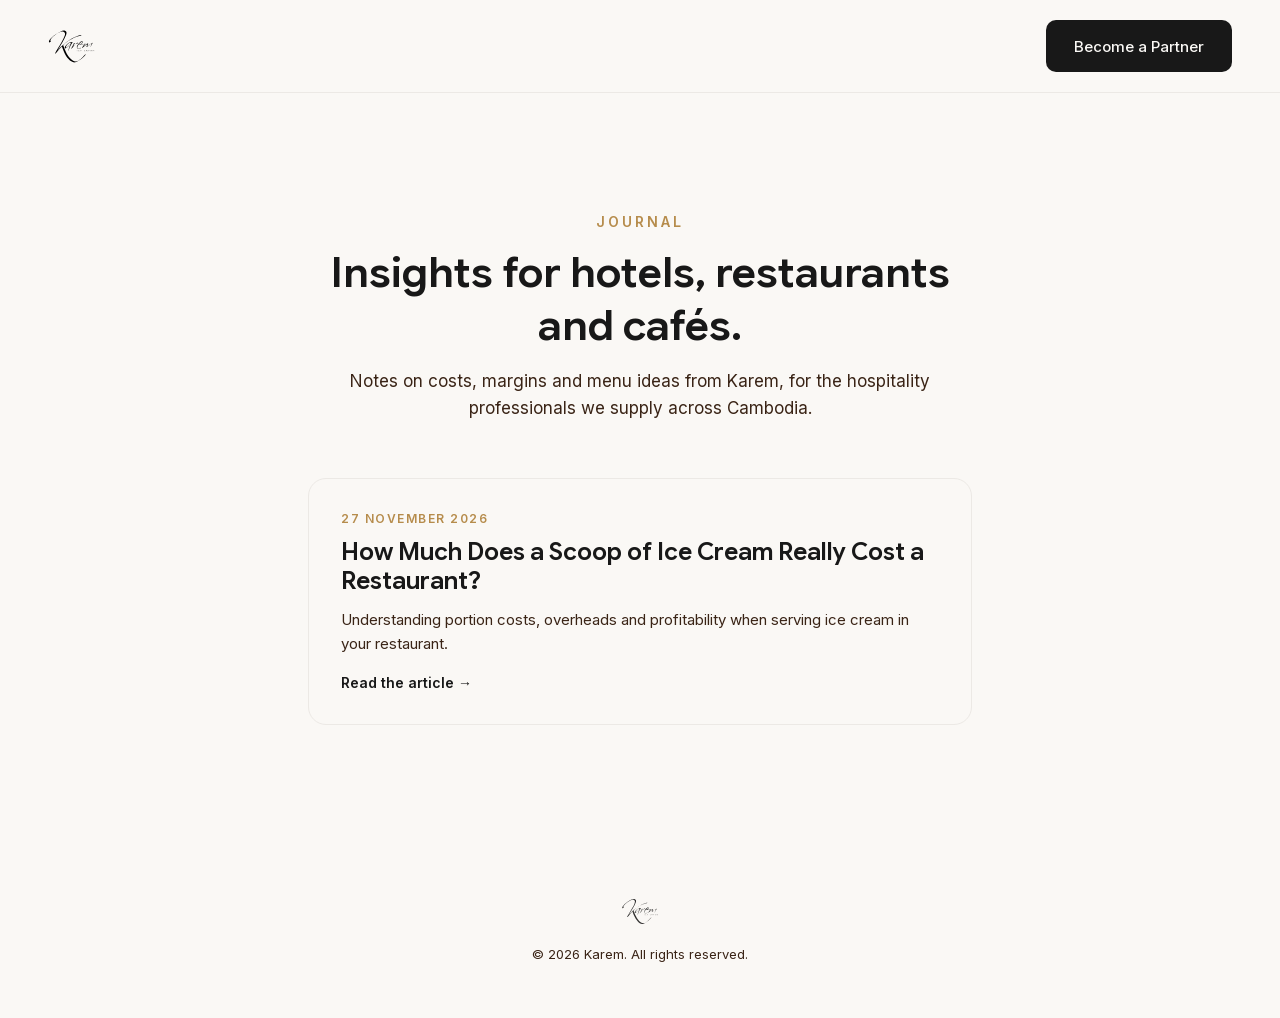
==== blog/index.html @ 0626b97f "Add Journal blog section with first article New /blog/ section (index + article template), linked fr" ====
<!DOCTYPE html>
<html lang="en">
<head>
<meta charset="UTF-8">
<meta name="viewport" content="width=device-width, initial-scale=1">

<!-- Google tag (gtag.js) -->
<script async src="https://www.googletagmanager.com/gtag/js?id=G-YHL9MXFKMF"></script>
<script>
  window.dataLayer = window.dataLayer || [];
  function gtag(){dataLayer.push(arguments);}
  gtag('js', new Date());
  gtag('config', 'G-YHL9MXFKMF');
</script>

<title>Journal — Karem</title>
<meta name="description" content="Insights for restaurants, hotels and cafés on serving great ice cream in Cambodia: costs, margins and menu ideas from Karem.">
<meta name="robots" content="index, follow, max-snippet:-1, max-video-preview:-1, max-image-preview:large">
<link rel="canonical" href="https://karem-icecream.com/blog/index.html">
<meta property="og:locale" content="en_US">
<meta property="og:type" content="website">
<meta property="og:title" content="Journal — Karem">
<meta property="og:description" content="Insights for restaurants, hotels and cafés on serving great ice cream in Cambodia: costs, margins and menu ideas from Karem.">
<meta property="og:url" content="https://karem-icecream.com/blog/index.html">
<meta property="og:site_name" content="karem-icecream.com">
<link rel="icon" href="../assets/images/karem-logo.svg" type="image/svg+xml">
<link rel="stylesheet" href="../styles.css">
<link rel="stylesheet" href="blog.css">
</head>
<body class="blog-page">

<a class="skip-link" href="#main">Skip to content</a>

<header class="blog-header">
  <div class="blog-header__bar">
    <a href="../index.html" class="blog-header__logo" aria-label="Karem home">
      <img src="../assets/images/karem-logo.svg" alt="Karem" width="140" height="47">
    </a>
    <a href="../index.html#contact" class="btn btn--dark">Become a Partner</a>
  </div>
</header>

<main id="main" class="blog-main">
  <div class="blog-intro">
    <span class="eyebrow">Journal</span>
    <h1>Insights for hotels, restaurants and cafés.</h1>
    <p>Notes on costs, margins and menu ideas from Karem, for the hospitality professionals we supply across Cambodia.</p>
  </div>

  <div class="blog-list">
    <a href="ice-cream-cost-per-scoop-restaurant.html" class="blog-card">
      <span class="blog-card__meta">27 November 2026</span>
      <h2>How Much Does a Scoop of Ice Cream Really Cost a Restaurant?</h2>
      <p>Understanding portion costs, overheads and profitability when serving ice cream in your restaurant.</p>
      <span class="blog-card__link">Read the article &rarr;</span>
    </a>
  </div>
</main>

<footer class="blog-footer">
  <img src="../assets/images/karem-logo.svg" alt="Karem" width="110" height="37">
  <p>© 2026 Karem. All rights reserved.</p>
</footer>

</body>
</html>
---- styles.css ----
/* ============ Fonts ============ */
@font-face {
  font-family: 'Google Sans Flex';
  font-style: normal;
  font-weight: 500 700;
  font-display: swap;
  src: url("assets/fonts/google-sans-flex-latin-ext.woff2") format('woff2');
  unicode-range: U+0100-02BA, U+02BD-02C5, U+02C7-02CC, U+02CE-02D7, U+02DD-02FF, U+0304, U+0308, U+0329, U+1D00-1DBF, U+1E00-1E9F, U+1EF2-1EFF, U+2020, U+20A0-20AB, U+20AD-20C0, U+2113, U+2C60-2C7F, U+A720-A7FF;
}
@font-face {
  font-family: 'Google Sans Flex';
  font-style: normal;
  font-weight: 500 700;
  font-display: swap;
  src: url("assets/fonts/google-sans-flex-latin.woff2") format('woff2');
  unicode-range: U+0000-00FF, U+0131, U+0152-0153, U+02BB-02BC, U+02C6, U+02DA, U+02DC, U+0304, U+0308, U+0329, U+2000-206F, U+20AC, U+2122, U+2191, U+2193, U+2212, U+2215, U+FEFF, U+FFFD;
}
@font-face {
  font-family: 'Inter';
  font-style: normal;
  font-weight: 400 600;
  font-display: swap;
  src: url("assets/fonts/inter-latin-ext.woff2") format('woff2');
  unicode-range: U+0100-02BA, U+02BD-02C5, U+02C7-02CC, U+02CE-02D7, U+02DD-02FF, U+0304, U+0308, U+0329, U+1D00-1DBF, U+1E00-1E9F, U+1EF2-1EFF, U+2020, U+20A0-20AB, U+20AD-20C0, U+2113, U+2C60-2C7F, U+A720-A7FF;
}
@font-face {
  font-family: 'Inter';
  font-style: normal;
  font-weight: 400 600;
  font-display: swap;
  src: url("assets/fonts/inter-latin.woff2") format('woff2');
  unicode-range: U+0000-00FF, U+0131, U+0152-0153, U+02BB-02BC, U+02C6, U+02DA, U+02DC, U+0304, U+0308, U+0329, U+2000-206F, U+20AC, U+2122, U+2191, U+2193, U+2212, U+2215, U+FEFF, U+FFFD;
}

/* ============ Reset & base ============ */
* { box-sizing: border-box; }
html { scroll-behavior: smooth; }
body { margin: 0; }

:root {
  --cream: #FAF8F5;
  --ink: #181818;
  --gold: #B68C4C;
  --pale-gold: #F5E8C7;
  --line: #ECE9E5;
  --brown: #3A2416;

  --gutter: 48px;
  --section-pad: 120px;
  --container: 1400px;
}

@media (max-width: 900px) {
  :root { --gutter: 32px; --section-pad: 80px; }
}
@media (max-width: 560px) {
  :root { --gutter: 20px; --section-pad: 56px; }
}

body {
  font-family: 'Inter', sans-serif;
  background: var(--cream);
  color: var(--ink);
  width: 100%;
  overflow-x: hidden;
}

h1, h2, h3 {
  font-family: 'Google Sans Flex', sans-serif;
  font-weight: 600;
  margin: 0;
}

p { margin: 0; }

img { max-width: 100%; display: block; }

::selection { background: var(--gold); color: var(--cream); }

@media (prefers-reduced-motion: reduce) {
  html { scroll-behavior: auto; }
  *, *::before, *::after {
    animation-duration: 0.001ms !important;
    animation-iteration-count: 1 !important;
    transition-duration: 0.001ms !important;
    transition-delay: 0s !important;
  }
}

.skip-link {
  position: absolute;
  left: -9999px;
  top: 0;
  background: var(--ink);
  color: var(--cream);
  padding: 12px 20px;
  z-index: 1000;
  border-radius: 0 0 8px 0;
}
.skip-link:focus { left: 0; }

@keyframes fade-up {
  from { opacity: 0; transform: translateY(14px); }
  to { opacity: 1; transform: translateY(0); }
}

/* ============ Scroll reveal ============ */
/* Applied via JS only (progressive enhancement): if JS never runs, content
   stays visible as authored instead of being permanently hidden. */
.reveal-ready {
  opacity: 0;
  transform: translateY(20px);
  transition: opacity .7s cubic-bezier(.16,.84,.44,1), transform .7s cubic-bezier(.16,.84,.44,1);
  transition-delay: var(--reveal-delay, 0s);
}
.reveal-ready.is-visible {
  opacity: 1;
  transform: translateY(0);
}

/* ============ Buttons & shared bits ============ */
.btn {
  display: inline-flex;
  align-items: center;
  justify-content: center;
  height: 52px;
  padding: 0 28px;
  border-radius: 10px;
  font-size: 15px;
  font-weight: 500;
  cursor: pointer;
  border: none;
  text-decoration: none;
  transition: background .2s ease, color .2s ease, border-color .2s ease, transform .15s ease;
  white-space: nowrap;
}
.btn--light { background: var(--cream); color: var(--ink); }
.btn--light:hover { background: var(--gold); color: var(--cream); transform: translateY(-2px); }
.btn--dark { background: var(--ink); color: var(--cream); }
.btn--dark:hover { background: var(--gold); transform: translateY(-2px); }
.btn--outline { background: transparent; color: var(--cream); border: 1px solid var(--cream); }
.btn--outline:hover { border-color: var(--gold); color: var(--gold); transform: translateY(-2px); }
.btn:focus-visible { outline: 2px solid var(--gold); outline-offset: 3px; }

.eyebrow {
  display: block;
  font-size: 14px;
  letter-spacing: 3px;
  text-transform: uppercase;
  color: var(--gold);
  margin-bottom: 16px;
  font-weight: 600;
}
.eyebrow--pill {
  display: inline-block;
  font-size: 13px;
  color: var(--pale-gold);
  padding: 10px 20px;
  border: 1px solid rgba(245,232,199,0.5);
  border-radius: 100px;
  margin-bottom: 22px;
}

.link-arrow {
  font-size: 15px;
  color: var(--ink);
  text-decoration: none;
  border-bottom: 1px solid var(--ink);
  padding-bottom: 2px;
  transition: color .2s ease, border-color .2s ease;
}
.link-arrow:hover { color: var(--gold); border-color: var(--gold); }
.link-arrow--static { border-bottom: 1px solid var(--ink); }

.dot { width: 7px; height: 7px; border-radius: 50%; background: var(--gold); flex: none; display: inline-block; }

/* ============ Layout helpers ============ */
.section {
  padding: var(--section-pad) var(--gutter);
  max-width: var(--container);
  margin: 0 auto;
}
.section--band { padding-left: 0; padding-right: 0; max-width: none; background: var(--line); }
.section--band .section__inner { max-width: var(--container); margin: 0 auto; padding: 0 var(--gutter); }
.section--dark { background: var(--ink); color: var(--cream); }
.section--dark:not(.section--cta) { max-width: none; padding-left: 0; padding-right: 0; }
.section--dark .section__inner { max-width: var(--container); margin: 0 auto; padding: 0 var(--gutter); }
.section--tight { padding-top: 80px; padding-bottom: 80px; }
.section--cta { text-align: center; padding-top: 100px; padding-bottom: 100px; }
.section--cta p { color: var(--pale-gold); margin: 0 0 36px; font-size: 18px; }
.section--cta h2 { margin-bottom: 20px; }
.cta-actions { display: flex; justify-content: center; gap: 16px; flex-wrap: wrap; }

@media (max-width: 560px) {
  .cta-actions { flex-direction: column; align-items: stretch; }
}

/* ============ Signup form ============ */
.section--signup { padding-top: var(--section-pad); padding-bottom: var(--section-pad); }
.form-wrap {
  max-width: var(--container);
  margin: 0 auto;
  padding: 0 var(--gutter);
  display: grid;
  grid-template-columns: 0.85fr 1.15fr;
  gap: 64px;
  align-items: start;
}
.form-intro p { color: var(--pale-gold); font-size: 16px; line-height: 1.6; margin: 20px 0 28px; }
.form-alt-contact { display: flex; flex-direction: column; gap: 10px; }
.form-alt-contact a { color: var(--cream); font-size: 14px; text-decoration: underline; text-underline-offset: 3px; }
.form-alt-contact a:hover { color: var(--gold); }

.form-row { display: grid; grid-template-columns: 1fr 1fr; gap: 20px; }
.form-field { display: flex; flex-direction: column; gap: 8px; margin-bottom: 20px; }
.form-field label,
.signup-form legend {
  font-size: 13px;
  letter-spacing: .3px;
  color: var(--pale-gold);
  font-weight: 500;
}
.signup-form fieldset { border: none; padding: 0; margin: 0 0 20px; }
.signup-form legend { padding: 0; margin-bottom: 10px; }

.form-field input {
  height: 48px;
  padding: 0 16px;
  border-radius: 10px;
  border: 1px solid rgba(250,248,245,0.25);
  background: rgba(250,248,245,0.06);
  color: var(--cream);
  font-size: 15px;
  font-family: inherit;
  transition: border-color .2s ease, background .2s ease;
}
.form-field input::placeholder { color: rgba(250,248,245,0.4); }
.form-field input:focus {
  outline: none;
  border-color: var(--gold);
  background: rgba(250,248,245,0.1);
}
.form-field input:invalid:not(:placeholder-shown) { border-color: #C97B7B; }

.form-radio-group { display: flex; flex-wrap: wrap; gap: 12px; }
.form-radio { position: relative; cursor: pointer; }
.form-radio input {
  position: absolute;
  inset: 0;
  opacity: 0;
  margin: 0;
  cursor: pointer;
}
.form-radio span {
  display: inline-flex;
  align-items: center;
  height: 44px;
  padding: 0 20px;
  border-radius: 10px;
  border: 1px solid rgba(250,248,245,0.25);
  font-size: 14px;
  color: var(--cream);
  transition: background .2s ease, border-color .2s ease, color .2s ease;
}
.form-radio input:checked + span { background: var(--gold); border-color: var(--gold); color: var(--ink); font-weight: 500; }
.form-radio input:focus-visible + span { outline: 2px solid var(--gold); outline-offset: 2px; }

.form-submit { width: 100%; margin-top: 4px; }
.form-submit:disabled { opacity: .6; cursor: not-allowed; transform: none; }
.form-status { min-height: 20px; margin: 14px 0 0; font-size: 14px; text-align: center; }
.form-status.is-success { color: #9FCB8F; }
.form-status.is-error { color: #E6A0A0; }

@media (max-width: 900px) {
  .form-wrap { grid-template-columns: 1fr; gap: 40px; }
}
@media (max-width: 560px) {
  .form-row { grid-template-columns: 1fr; gap: 0; }
}

.section__head { text-align: center; max-width: 640px; margin: 0 auto 72px; }
.section__head--row { display: flex; align-items: flex-end; justify-content: space-between; gap: 24px; flex-wrap: wrap; text-align: left; max-width: none; margin: 0 0 56px; }
.section__head--center { max-width: 680px; margin: 0 auto 56px; }
.section__lede { font-size: 18px; color: var(--brown); margin-top: 16px; }

h2 { font-size: 42px; line-height: 1.2; }

@media (max-width: 900px) {
  h2 { font-size: 32px; }
  .section__head { margin-bottom: 48px; }
}
@media (max-width: 560px) {
  h2 { font-size: 26px; }
  .section__head { margin-bottom: 36px; }
}

/* ============ Nav ============ */
.site-nav {
  position: absolute;
  top: 0;
  left: 0;
  right: 0;
  z-index: 50;
  background: transparent;
}
.site-nav__bar {
  max-width: var(--container);
  margin: 0 auto;
  display: flex;
  align-items: center;
  justify-content: space-between;
  padding: 0 var(--gutter);
  height: 84px;
}
.site-nav__logo { display: block; line-height: 0; }
.site-nav__logo img { height: 56px; width: auto; filter: brightness(0) invert(1); }
.site-nav__right { display: flex; align-items: center; gap: 32px; }
.site-nav__cta { flex: none; }
.site-nav__link {
  color: var(--cream);
  font-size: 15px;
  font-weight: 500;
  text-decoration: none;
}
.site-nav__link:hover { color: var(--gold); }

@media (max-width: 900px) {
  .site-nav__bar { height: 68px; }
  .site-nav__logo img { height: 46px; }
  .site-nav__right { gap: 20px; }
}
@media (max-width: 560px) {
  .site-nav__logo img { height: 40px; }
  .site-nav__link { display: none; }
  .site-nav__cta { height: 44px; padding: 0 18px; font-size: 14px; }
}

/* ============ Hero ============ */
.hero {
  position: relative;
  height: 88vh;
  min-height: 560px;
  display: flex;
  align-items: flex-end;
  padding: 0 0 72px;
  background: url("assets/images/hero-icecream.webp") center 30% / cover no-repeat;
}
.hero__scrim {
  position: absolute;
  inset: 0;
  background: linear-gradient(0deg, rgba(24,24,24,0.85) 0%, rgba(24,24,24,0.55) 40%, rgba(24,24,24,0.15) 70%, rgba(24,24,24,0) 100%);
}
.hero__inner {
  position: relative;
  max-width: var(--container);
  width: 100%;
  margin: 0 auto;
  padding: 0 var(--gutter);
}
.hero__content {
  max-width: 640px;
  animation: fade-up .7s ease both;
}
.hero__content h1 {
  font-size: 60px;
  line-height: 1.1;
  color: var(--cream);
  margin: 0 0 20px;
}
.hero__lede {
  font-size: 18px;
  line-height: 1.6;
  color: var(--pale-gold);
  max-width: 520px;
  margin: 0 0 32px;
}
.hero__actions { display: flex; gap: 16px; flex-wrap: wrap; }

@media (max-width: 900px) {
  .hero { min-height: 480px; padding-bottom: 48px; }
  .hero__content h1 { font-size: 42px; }
}
@media (max-width: 560px) {
  .hero { height: auto; min-height: 78vh; padding-bottom: 36px; }
  .hero__content h1 { font-size: 32px; }
  .hero__lede { font-size: 16px; }
  .hero__actions { flex-direction: column; align-items: stretch; }
  .hero__actions .btn { width: 100%; }
}

/* ============ Why Karem ============ */
.why-grid {
  display: grid;
  grid-template-columns: repeat(auto-fit, minmax(240px, 1fr));
  gap: 48px;
}
.why-item { text-align: center; padding: 0 12px; }
.why-item svg, .why-item img { margin: 0 auto 24px; }
.why-item h3 { font-size: 20px; margin: 0 0 12px; }
.why-item p { font-size: 15px; line-height: 1.6; color: var(--brown); }

@media (max-width: 900px) {
  .why-grid { grid-template-columns: repeat(2, 1fr); gap: 36px 24px; }
}
@media (max-width: 560px) {
  .why-grid { grid-template-columns: 1fr; gap: 32px; }
}

/* ============ Featured flavours ============ */
.flavour-grid {
  display: grid;
  grid-template-columns: repeat(auto-fit, minmax(260px, 1fr));
  gap: 32px;
}
.flavour-card__swatch {
  height: 320px;
  border-radius: 16px;
  overflow: hidden;
  margin-bottom: 20px;
  box-shadow: 0 8px 24px rgba(24,24,24,0.08);
  background: repeating-linear-gradient(135deg, var(--tone-a) 0px, var(--tone-a) 22px, var(--tone-b) 22px, var(--tone-b) 44px);
  display: flex;
  align-items: flex-end;
  padding: 16px;
  transition: transform .4s ease;
}
.flavour-card:hover .flavour-card__swatch { transform: scale(1.03); }
.flavour-card__swatch--photo { padding: 0; background: var(--line); }
.flavour-card__swatch--photo img { width: 100%; height: 100%; object-fit: cover; display: block; }
.flavour-card__swatch span {
  font-family: ui-monospace, monospace;
  font-size: 11px;
  letter-spacing: 1px;
  text-transform: uppercase;
  color: var(--brown);
  background: rgba(250,248,245,0.7);
  padding: 4px 8px;
  border-radius: 4px;
}
.flavour-card__category {
  font-size: 12px;
  letter-spacing: 1.5px;
  text-transform: uppercase;
  color: var(--gold);
  margin-bottom: 6px;
  font-weight: 600;
}
.flavour-card h3 { font-size: 22px; }

@media (max-width: 900px) {
  .flavour-grid { grid-template-columns: repeat(2, 1fr); gap: 24px; }
  .flavour-card__swatch { height: 240px; }
}
@media (max-width: 560px) {
  .flavour-grid { grid-template-columns: 1fr; }
  .flavour-card__swatch { height: 280px; }
}

/* ============ Categories / filter ============ */
.category-tabs {
  display: flex;
  justify-content: center;
  gap: 12px;
  margin-bottom: 48px;
  flex-wrap: wrap;
}
.category-tabs button {
  height: 44px;
  padding: 0 22px;
  border-radius: 10px;
  font-size: 14px;
  font-weight: 500;
  cursor: pointer;
  transition: all .2s ease;
  border: 1px solid var(--line);
  background: transparent;
  color: var(--ink);
  font-family: inherit;
}
.category-tabs button:focus-visible { outline: 2px solid var(--gold); outline-offset: 3px; }
.category-tabs button.is-active {
  background: var(--ink);
  color: var(--cream);
  border-color: var(--ink);
}

.flavour-panel {
  background: var(--cream);
  border: 1px solid var(--line);
  border-radius: 14px;
  padding: 40px;
}
.flavour-panel__count {
  font-size: 13px;
  letter-spacing: 1px;
  text-transform: uppercase;
  color: var(--gold);
  font-weight: 600;
  margin-bottom: 24px;
  animation: fade-up .35s ease both;
}
.flavour-list {
  display: flex;
  flex-wrap: wrap;
  gap: 10px;
  animation: fade-up .4s ease both;
}
.flavour-list__item {
  display: inline-flex;
  align-items: center;
  gap: 9px;
  padding: 11px 18px;
  background: transparent;
  border: 1px solid var(--line);
  border-radius: 100px;
  font-size: 14.5px;
  transition: background .2s ease, border-color .2s ease, transform .2s ease;
}
.flavour-list__item:hover { background: var(--pale-gold); border-color: var(--gold); transform: translateY(-2px); }
.flavour-list__item .dot { width: 6px; height: 6px; }

@media (max-width: 560px) {
  .flavour-panel { padding: 24px 20px; }
  .flavour-list { gap: 8px; }
  .flavour-list__item { padding: 9px 14px; font-size: 13.5px; }
  .category-tabs { gap: 8px; }
  .category-tabs button { height: 38px; padding: 0 16px; font-size: 13px; }
}

/* ============ Professionals ============ */
.professionals-grid {
  display: grid;
  grid-template-columns: 1fr 1fr;
  gap: 80px;
  align-items: center;
  padding-top: var(--section-pad);
  padding-bottom: var(--section-pad);
}
.professionals-lede { font-size: 18px; line-height: 1.7; color: var(--pale-gold); margin: 20px 0 36px; max-width: 480px; }
.professionals-list {
  display: grid;
  grid-template-columns: repeat(2, 1fr);
  gap: 20px 32px;
}
.professionals-list div { display: flex; align-items: center; gap: 12px; font-size: 16px; }
.professionals-photo {
  height: 520px;
  border-radius: 16px;
  box-shadow: 0 12px 32px rgba(0,0,0,0.3);
  overflow: hidden;
}
.professionals-photo img {
  width: 100%;
  height: 100%;
  object-fit: cover;
  display: block;
}

@media (max-width: 900px) {
  .professionals-grid { grid-template-columns: 1fr; gap: 48px; }
  .professionals-photo { height: 320px; order: -1; }
  .professionals-list { grid-template-columns: 1fr 1fr; }
}
@media (max-width: 560px) {
  .professionals-list { grid-template-columns: 1fr; }
  .professionals-photo { height: 240px; }
}

/* ============ How it works ============ */
.steps-grid {
  display: grid;
  grid-template-columns: repeat(auto-fit, minmax(220px, 1fr));
  gap: 40px;
}
.step__num {
  font-family: 'Google Sans Flex', sans-serif;
  font-size: 36px;
  font-weight: 600;
  color: var(--pale-gold);
  -webkit-text-stroke: 1.5px var(--gold);
  margin-bottom: 20px;
}
.step h3 { font-size: 20px; margin: 0 0 10px; }
.step p { font-size: 15px; line-height: 1.6; color: var(--brown); }

@media (max-width: 900px) {
  .steps-grid { grid-template-columns: repeat(2, 1fr); gap: 32px; }
}
@media (max-width: 560px) {
  .steps-grid { grid-template-columns: 1fr; }
}

/* ============ Clients ============ */
.clients-label {
  text-align: center;
  font-size: 13px;
  letter-spacing: 2px;
  text-transform: uppercase;
  color: var(--brown);
  margin-bottom: 40px;
}
.clients-row { display: flex; justify-content: center; align-items: center; gap: 56px; flex-wrap: wrap; }
.client-chip {
  font-family: ui-monospace, monospace;
  font-size: 11px;
  letter-spacing: 1px;
  text-transform: uppercase;
  color: var(--brown);
  border: 1px solid var(--line);
  border-radius: 6px;
  padding: 14px 20px;
  opacity: .7;
  transition: opacity .2s ease;
}
.client-chip:hover { opacity: 1; }

@media (max-width: 560px) {
  .clients-row { gap: 20px 28px; }
}


/* ============ Footer ============ */
.site-footer {
  background: var(--brown);
  color: var(--cream);
  padding: 72px var(--gutter) 32px;
}
.site-footer__grid {
  max-width: var(--container);
  margin: 0 auto;
  display: grid;
  grid-template-columns: 1.4fr 1fr 1fr 1fr;
  gap: 48px;
  padding-bottom: 48px;
  border-bottom: 1px solid rgba(250,248,245,0.15);
}
.site-footer__logo { height: 44px; width: auto; margin-bottom: 16px; filter: brightness(0) invert(1); }
.site-footer__about p { font-size: 14px; line-height: 1.7; color: var(--pale-gold); max-width: 280px; }
.site-footer__social { display: flex; gap: 12px; margin-top: 20px; }
.site-footer__social a {
  display: inline-flex;
  align-items: center;
  justify-content: center;
  width: 36px;
  height: 36px;
  border-radius: 50%;
  border: 1px solid rgba(250,248,245,0.25);
  color: var(--pale-gold);
  transition: background .2s ease, border-color .2s ease, color .2s ease;
}
.site-footer__about .site-footer__social a:hover { background: var(--gold); border-color: var(--gold); color: var(--ink); }
.site-footer__social svg { width: 18px; height: 18px; }
.site-footer__heading {
  font-size: 13px;
  letter-spacing: 1.5px;
  text-transform: uppercase;
  color: var(--gold);
  margin-bottom: 18px;
  font-weight: 600;
}
.site-footer__grid > div > div { font-size: 14px; margin-bottom: 12px; color: var(--pale-gold); }
.site-footer__grid a { color: inherit; text-decoration: none; }
.site-footer__grid a:hover { color: var(--gold); }
.site-footer__bottom {
  max-width: var(--container);
  margin: 0 auto;
  padding-top: 28px;
  display: flex;
  align-items: center;
  justify-content: space-between;
  gap: 16px;
  flex-wrap: wrap;
  font-size: 13px;
  color: var(--pale-gold);
  opacity: .7;
}
.site-footer__bottom a {
  color: inherit;
  text-decoration: underline;
  text-underline-offset: 3px;
}
.site-footer__bottom a:hover { color: var(--gold); }

@media (max-width: 900px) {
  .site-footer__grid { grid-template-columns: 1fr 1fr; gap: 40px 24px; }
  .site-footer__about { grid-column: 1 / -1; }
}
@media (max-width: 560px) {
  .site-footer { padding: 56px var(--gutter) 28px; }
  .site-footer__grid { grid-template-columns: 1fr; gap: 32px; }
}

/* ============ Announcement bar ============ */
body.has-announcement { padding-bottom: 64px; }
.announcement-bar {
  position: fixed;
  left: 0;
  right: 0;
  bottom: 0;
  z-index: 60;
  background: var(--ink);
  color: var(--cream);
  display: flex;
  align-items: center;
  justify-content: center;
  padding: 16px 56px;
  box-shadow: 0 -4px 16px rgba(0,0,0,0.15);
}
.announcement-bar[hidden] { display: none; }
.announcement-bar p {
  margin: 0;
  font-size: 14px;
  text-align: center;
  font-family: 'Inter', sans-serif;
}
.announcement-bar__close {
  position: absolute;
  right: 16px;
  top: 50%;
  transform: translateY(-50%);
  background: transparent;
  border: none;
  color: var(--pale-gold);
  font-size: 22px;
  line-height: 1;
  cursor: pointer;
  padding: 6px 10px;
}
.announcement-bar__close:hover { color: var(--gold); }
.announcement-bar__close:focus-visible { outline: 2px solid var(--gold); outline-offset: 2px; }

@media (max-width: 560px) {
  body.has-announcement { padding-bottom: 76px; }
  .announcement-bar { padding: 14px 44px 14px 16px; }
  .announcement-bar p { font-size: 13px; text-align: left; }
}
---- blog/blog.css ----
.blog-page { background: var(--cream); }

/* ---------- Header ---------- */
.blog-header { border-bottom: 1px solid var(--line); }
.blog-header__bar {
  max-width: var(--container);
  margin: 0 auto;
  display: flex;
  align-items: center;
  justify-content: space-between;
  gap: 16px;
  padding: 20px var(--gutter);
}
.blog-header__logo { display: block; line-height: 0; }
.blog-header__logo img { height: 47px; width: auto; }

@media (max-width: 560px) {
  .blog-header__logo img { height: 36px; }
  .blog-header__bar .btn { height: 40px; padding: 0 16px; font-size: 13.5px; }
}

/* ---------- Shared main column ---------- */
.blog-main {
  max-width: 760px;
  margin: 0 auto;
  padding: var(--section-pad) var(--gutter);
}

/* ---------- Blog index / list ---------- */
.blog-intro { max-width: 640px; margin: 0 auto 56px; text-align: center; }
.blog-intro h1 { font-size: 42px; margin: 0 0 16px; }
.blog-intro p { font-size: 17px; line-height: 1.6; color: var(--brown); margin: 0; }

@media (max-width: 560px) {
  .blog-intro h1 { font-size: 30px; }
}

.blog-list { display: flex; flex-direction: column; gap: 24px; }
.blog-card {
  display: block;
  text-decoration: none;
  color: inherit;
  border: 1px solid var(--line);
  border-radius: 18px;
  padding: 32px;
  transition: border-color .2s ease, transform .15s ease;
}
.blog-card:hover { border-color: var(--gold); transform: translateY(-2px); }
.blog-card__meta {
  display: block;
  font-size: 12px;
  letter-spacing: 1.5px;
  text-transform: uppercase;
  color: var(--gold);
  font-weight: 600;
  margin-bottom: 12px;
}
.blog-card h2 { font-size: 24px; margin: 0 0 12px; }
.blog-card p { font-size: 15px; line-height: 1.6; color: var(--brown); margin: 0 0 16px; }
.blog-card__link { font-size: 14px; font-weight: 600; color: var(--ink); }
.blog-card:hover .blog-card__link { color: var(--gold); }

@media (max-width: 560px) {
  .blog-card { padding: 24px; }
  .blog-card h2 { font-size: 20px; }
}

/* ---------- Article ---------- */
.article__back {
  display: inline-block;
  font-size: 14px;
  font-weight: 600;
  color: var(--gold);
  text-decoration: none;
  margin-bottom: 24px;
}
.article__back:hover { color: var(--ink); }
.article__meta {
  display: block;
  font-size: 12px;
  letter-spacing: 1.5px;
  text-transform: uppercase;
  color: var(--gold);
  font-weight: 600;
  margin-bottom: 16px;
}
.article h1 { font-size: 40px; margin: 0 0 20px; }
.article__lead {
  font-size: 18px;
  line-height: 1.7;
  color: var(--brown);
  font-style: italic;
  margin: 0 0 40px;
}
.article h2 { font-size: 26px; margin: 48px 0 16px; }
.article p { font-size: 16px; line-height: 1.75; color: var(--brown); margin: 0 0 16px; }
.article ul { margin: 0 0 16px; padding-left: 20px; }
.article li { font-size: 16px; line-height: 1.7; color: var(--brown); margin-bottom: 8px; }
.article__footnote { font-size: 13.5px; font-style: italic; color: var(--gold); margin: 12px 0 16px; }

@media (max-width: 560px) {
  .article h1 { font-size: 28px; }
  .article__lead { font-size: 16px; }
  .article h2 { font-size: 21px; }
}

/* ---------- Article tables ---------- */
.article-table-scroll {
  overflow-x: auto;
  -webkit-overflow-scrolling: touch;
  border: 1px solid var(--line);
  border-radius: 14px;
  margin: 0 0 20px;
}
.article-table {
  width: 100%;
  min-width: 420px;
  border-collapse: collapse;
  font-size: 15px;
}
.article-table th, .article-table td {
  text-align: right;
  padding: 12px 18px;
  white-space: nowrap;
}
.article-table th:first-child, .article-table td:first-child {
  text-align: left;
  white-space: normal;
}
.article-table thead th {
  font-size: 12px;
  letter-spacing: 1px;
  text-transform: uppercase;
  color: var(--gold);
  font-weight: 600;
  background: var(--pale-gold);
}
.article-table thead th:first-child { border-top-left-radius: 13px; }
.article-table thead th:last-child { border-top-right-radius: 13px; }
.article-table tbody td { color: var(--brown); font-variant-numeric: tabular-nums; }
.article-table tbody tr:nth-child(even) { background: var(--line); }
.article-table tbody tr.article-table__total td,
.article-table tbody tr.article-table__total th {
  font-weight: 700;
  color: var(--ink);
  border-top: 1px solid var(--gold);
}

/* ---------- Cost breakdown chart ---------- */
.cost-chart { margin: 0 0 24px; }
.cost-chart__bar {
  display: flex;
  height: 44px;
  border-radius: 10px;
  overflow: hidden;
}
.cost-chart__segment { height: 100%; }
.cost-chart__legend {
  display: flex;
  flex-wrap: wrap;
  gap: 10px 24px;
  margin: 16px 0 0;
  padding: 0;
  list-style: none;
  font-size: 14px;
  color: var(--brown);
}
.cost-chart__legend li { display: flex; align-items: center; gap: 8px; }
.cost-chart__swatch {
  display: inline-block;
  width: 12px;
  height: 12px;
  border-radius: 50%;
  flex: 0 0 auto;
}

/* ---------- Closing CTA ---------- */
.article-cta {
  text-align: center;
  background: var(--ink);
  color: var(--cream);
  border-radius: 20px;
  padding: 56px 32px;
  margin-top: 56px;
}
.article-cta h2 { color: var(--cream); margin: 0 0 16px; font-size: 28px; }
.article-cta p { color: var(--pale-gold); margin: 0 0 28px; font-size: 16px; }
.article-cta .cta-actions {
  display: flex;
  flex-wrap: wrap;
  justify-content: center;
  gap: 16px;
}

@media (max-width: 560px) {
  .article-cta { padding: 40px 20px; border-radius: 14px; }
  .article-cta h2 { font-size: 22px; }
}

/* ---------- Footer ---------- */
.blog-footer {
  text-align: center;
  padding: 48px var(--gutter) 56px;
  color: var(--brown);
}
.blog-footer img { margin: 0 auto 16px; opacity: .8; }
.blog-footer p { font-size: 13px; margin: 0; }
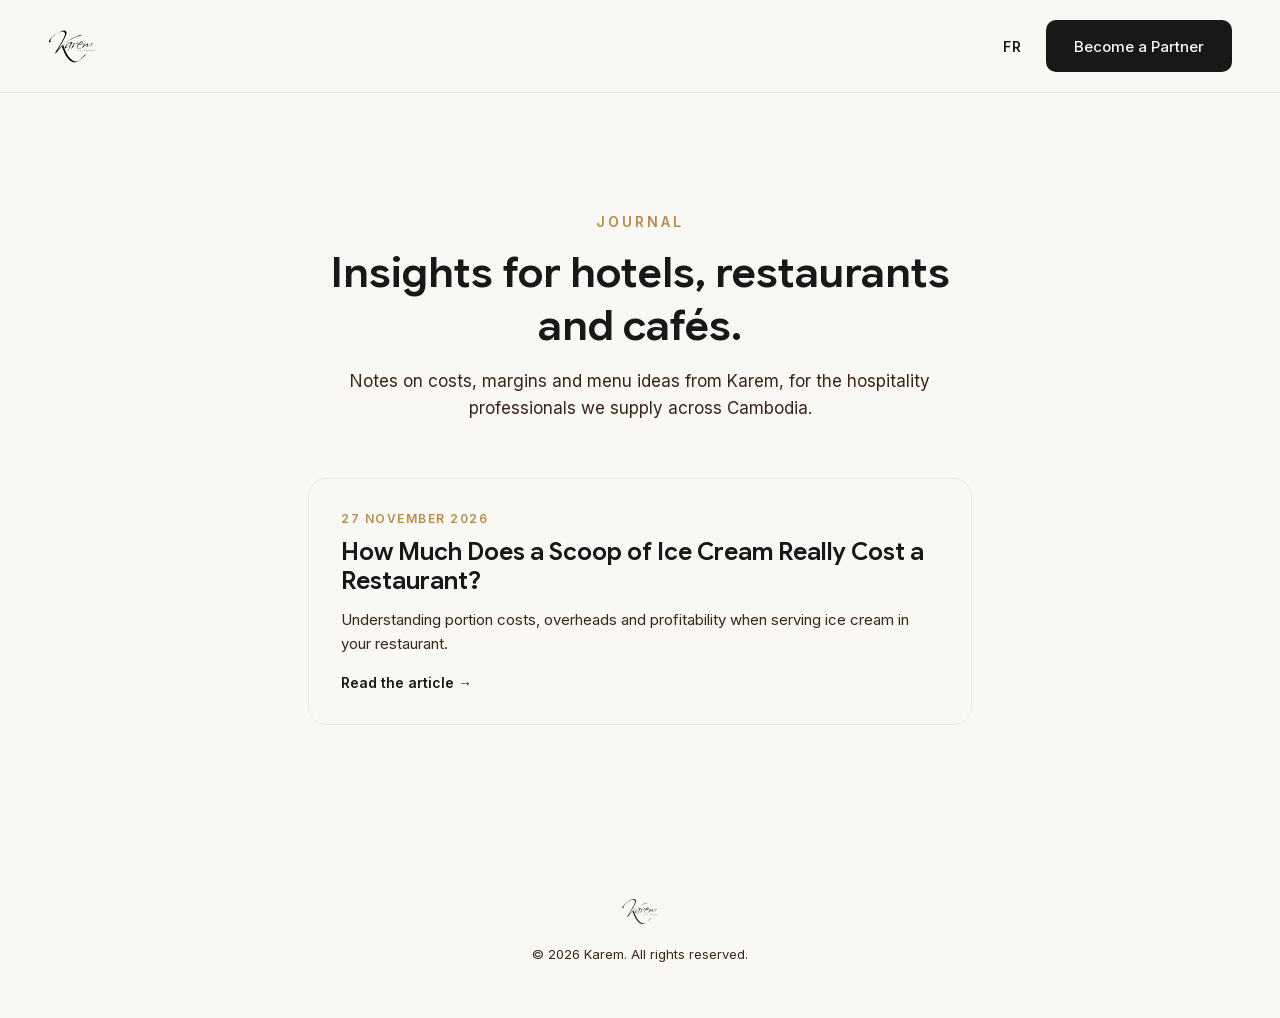
==== commit 8a8d7316: "Add French version of the site under /fr/ - fr/index.html: full French homepage, same layout and ass" ====
--- a/blog/index.html
+++ b/blog/index.html
@@ -17,7 +17,11 @@
 <meta name="description" content="Insights for restaurants, hotels and cafés on serving great ice cream in Cambodia: costs, margins and menu ideas from Karem.">
 <meta name="robots" content="index, follow, max-snippet:-1, max-video-preview:-1, max-image-preview:large">
 <link rel="canonical" href="https://karem-icecream.com/blog/index.html">
+<link rel="alternate" hreflang="en" href="https://karem-icecream.com/blog/index.html">
+<link rel="alternate" hreflang="fr" href="https://karem-icecream.com/fr/blog/index.html">
+<link rel="alternate" hreflang="x-default" href="https://karem-icecream.com/blog/index.html">
 <meta property="og:locale" content="en_US">
+<meta property="og:locale:alternate" content="fr_FR">
 <meta property="og:type" content="website">
 <meta property="og:title" content="Journal — Karem">
 <meta property="og:description" content="Insights for restaurants, hotels and cafés on serving great ice cream in Cambodia: costs, margins and menu ideas from Karem.">
@@ -36,7 +40,10 @@
     <a href="../index.html" class="blog-header__logo" aria-label="Karem home">
       <img src="../assets/images/karem-logo.svg" alt="Karem" width="140" height="47">
     </a>
-    <a href="../index.html#contact" class="btn btn--dark">Become a Partner</a>
+    <div class="blog-header__right">
+      <a href="../fr/blog/index.html" class="lang-switch" hreflang="fr" lang="fr" aria-label="Version française">FR</a>
+      <a href="../index.html#contact" class="btn btn--dark">Become a Partner</a>
+    </div>
   </div>
 </header>
 
--- a/styles.css
+++ b/styles.css
@@ -324,6 +324,23 @@
 }
 .site-nav__link:hover { color: var(--gold); }
 
+/* Language switcher (EN / FR) — shared by the home nav and the blog header */
+.lang-switch {
+  display: inline-flex;
+  align-items: center;
+  justify-content: center;
+  min-width: 44px;
+  height: 44px;
+  flex: none;
+  color: var(--cream);
+  font-size: 14px;
+  font-weight: 600;
+  letter-spacing: 1px;
+  text-decoration: none;
+}
+.lang-switch:hover { color: var(--gold); }
+.lang-switch:focus-visible { outline: 2px solid var(--gold); outline-offset: 2px; border-radius: 6px; }
+
 @media (max-width: 900px) {
   .site-nav__bar { height: 68px; }
   .site-nav__logo img { height: 46px; }
@@ -333,6 +350,12 @@
   .site-nav__logo img { height: 40px; }
   .site-nav__link { display: none; }
   .site-nav__cta { height: 44px; padding: 0 18px; font-size: 14px; }
+  .site-nav__right { gap: 8px; }
+}
+@media (max-width: 380px) {
+  .site-nav__logo img { height: 34px; }
+  .site-nav__cta { padding: 0 14px; font-size: 13.5px; }
+  .lang-switch { min-width: 36px; font-size: 13px; }
 }
 
 /* ============ Hero ============ */
@@ -381,7 +404,8 @@
   .hero__content h1 { font-size: 42px; }
 }
 @media (max-width: 560px) {
-  .hero { height: auto; min-height: 78vh; padding-bottom: 36px; }
+  /* padding-top keeps the hero copy clear of the absolutely positioned nav on short phone screens */
+  .hero { height: auto; min-height: 78vh; padding-top: 96px; padding-bottom: 36px; }
   .hero__content h1 { font-size: 32px; }
   .hero__lede { font-size: 16px; }
   .hero__actions { flex-direction: column; align-items: stretch; }
--- a/blog/blog.css
+++ b/blog/blog.css
@@ -13,10 +13,19 @@
 }
 .blog-header__logo { display: block; line-height: 0; }
 .blog-header__logo img { height: 47px; width: auto; }
+.blog-header__right { display: flex; align-items: center; gap: 12px; }
+.blog-header .lang-switch { color: var(--ink); }
+.blog-header .lang-switch:hover { color: var(--gold); }
 
 @media (max-width: 560px) {
   .blog-header__logo img { height: 36px; }
   .blog-header__bar .btn { height: 40px; padding: 0 16px; font-size: 13.5px; }
+  .blog-header__right { gap: 4px; }
+}
+@media (max-width: 380px) {
+  .blog-header__logo img { height: 32px; }
+  .blog-header__bar .btn { padding: 0 12px; font-size: 13px; }
+  .blog-header .lang-switch { min-width: 36px; font-size: 13px; }
 }
 
 /* ---------- Shared main column ---------- */
